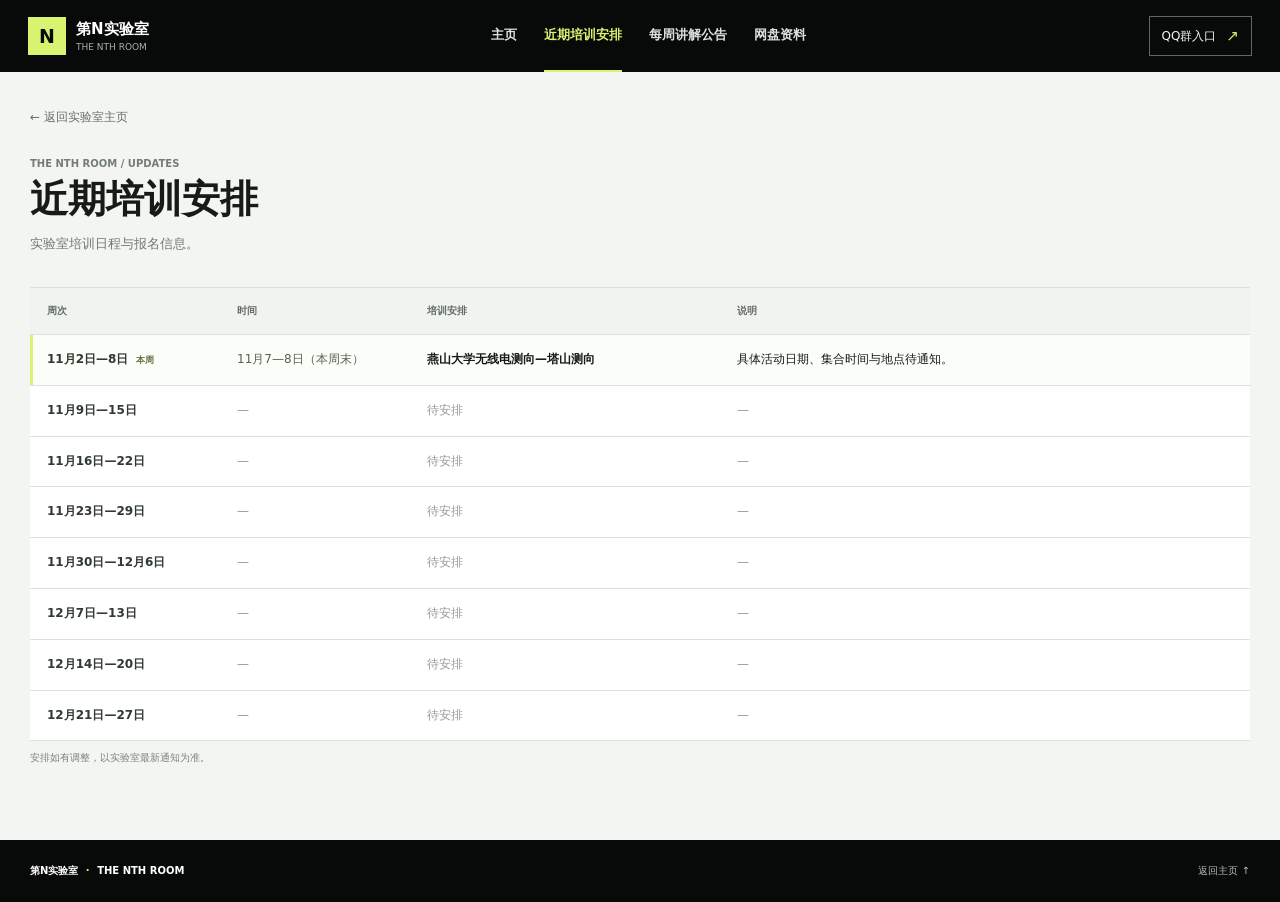
==== updates.html @ 0369a161 "Publish maker learning website" ====
<!doctype html>
<html lang="zh-CN">
<head>
  <meta charset="utf-8">
  <meta name="viewport" content="width=device-width, initial-scale=1">
  <meta name="theme-color" content="#080a09">
  <title>实验室动态 | 第N实验室</title>
  <link rel="stylesheet" href="assets/lab.css">
  <link rel="stylesheet" href="assets/home.css">
</head>
<body class="subpage update-page">
  <header class="topbar">
    <div class="topbar-inner">
      <a class="brand" href="index.html" aria-label="第N实验室首页">
        <span class="brand-mark" aria-hidden="true">N</span>
        <span class="brand-copy"><strong>第N实验室</strong><small>THE NTH ROOM</small></span>
      </a>
      <nav class="primary-nav" aria-label="实验室信息导航">
        <a href="index.html#top">主页</a>
        <a href="updates.html?section=training" data-update-nav="training">近期培训安排</a>
        <a href="updates.html?section=notice" data-update-nav="notice">每周讲解公告</a>
        <a href="updates.html?section=materials" data-update-nav="materials">网盘资料</a>
      </nav>
      <a class="topbar-join" href="updates.html?section=materials#qq">QQ群入口 <span aria-hidden="true">↗</span></a>
    </div>
  </header>

  <main class="content-shell update-page-main">
    <a class="back-link" href="index.html">← 返回实验室主页</a>
    <header class="update-page-heading">
      <p class="section-kicker" id="update-kicker">THE NTH ROOM / UPDATES</p>
      <h1 id="update-title">实验室动态</h1>
      <p id="update-summary" class="library-description"></p>
    </header>
    <section id="update-body" class="update-page-body" aria-live="polite"></section>
  </main>

  <footer class="site-footer">
    <a class="footer-brand" href="index.html">第N实验室 <span>·</span> THE NTH ROOM</a>
    <a href="index.html#top" class="footer-top">返回主页 ↑</a>
  </footer>

  <script src="assets/site-data.js"></script>
  <script src="assets/updates.js"></script>
</body>
</html>
---- assets/lab.css ----
:root {
  color-scheme: light;
  --canvas: #f3f5f2;
  --surface: #ffffff;
  --ink: #171b18;
  --muted: #707872;
  --line: #dce1dc;
  --black: #080a09;
  --accent: #d7f36f;
  --coral: #ff896d;
  --blue: #a6cfe5;
}

* { box-sizing: border-box; }
html { scroll-behavior: smooth; scroll-padding-top: 112px; }
body { margin: 0; background: var(--canvas); color: var(--ink); font-family: Inter, "Microsoft YaHei", "PingFang SC", system-ui, sans-serif; font-size: 15px; -webkit-font-smoothing: antialiased; }
a { color: inherit; text-decoration: none; }
a:focus-visible, button:focus-visible, input:focus-visible { outline: 3px solid #92b85b; outline-offset: 3px; }

.topbar { position: sticky; top: 0; z-index: 30; background: var(--black); color: #fff; }
.topbar-inner { display: flex; align-items: center; gap: 28px; width: min(1440px, calc(100% - 56px)); min-height: 72px; margin: 0 auto; }
.brand { display: inline-flex; flex: 0 0 auto; align-items: center; gap: 10px; }
.brand-mark { display: grid; place-items: center; width: 38px; aspect-ratio: 1; background: var(--accent); color: var(--black); font-size: 19px; font-weight: 850; }
.brand-copy strong, .brand-copy small { display: block; }
.brand-copy strong { font-size: 15px; line-height: 1.25; }
.brand-copy small { margin-top: 3px; color: #a9b0aa; font-size: 9px; }
.primary-nav { display: flex; flex: 1; align-items: stretch; justify-content: center; gap: 27px; min-width: 0; height: 72px; }
.primary-nav a { display: inline-flex; flex: 0 0 auto; align-items: center; border-bottom: 2px solid transparent; color: #dedfdd; font-size: 13px; font-weight: 650; white-space: nowrap; transition: color .18s ease, border-color .18s ease; }
.primary-nav a:hover, .primary-nav a[aria-current="location"] { border-color: var(--accent); color: var(--accent); }
.topbar-join { display: inline-flex; flex: 0 0 auto; align-items: center; gap: 10px; padding: 10px 12px; border: 1px solid #5f675e; color: #f5f6f4; font-size: 12px; white-space: nowrap; }
.topbar-join span { color: var(--accent); font-size: 15px; }

.hero { position: relative; display: flex; align-items: center; min-height: 480px; height: min(62vh, 620px); overflow: hidden; background: #17231c; color: #fff; }
.hero-backdrop { position: absolute; inset: 0; background-image: url("https://images.unsplash.com/photo-1581092160562-40aa08e78837?auto=format&fit=crop&w=2200&q=88"); background-position: center 47%; background-size: cover; }
.hero-backdrop::after { position: absolute; inset: 0; background: rgba(6, 10, 8, .49); content: ""; }
.hero-inner { position: relative; z-index: 1; width: min(1280px, calc(100% - 72px)); margin: 0 auto; padding: 48px 0; }
.hero-eyebrow { display: flex; align-items: center; gap: 9px; margin: 0 0 20px; color: #e0e9dd; font-size: 11px; font-weight: 750; }
.hero-eyebrow::before { width: 7px; height: 7px; background: var(--accent); content: ""; }
.hero-eyebrow span { color: #bac6b9; }
.hero h1 { margin: 0; font-size: 58px; line-height: 1.12; font-weight: 800; }
.hero-motto { margin: 17px 0 0; color: var(--accent); font-size: 18px; line-height: 1.5; font-weight: 700; }
.hero-note { margin: 10px 0 0; color: #e0e4e0; font-size: 14px; line-height: 1.7; }
.hero-link { display: inline-flex; align-items: center; gap: 20px; margin-top: 28px; padding: 0 0 8px; border-bottom: 1px solid #ffffffa0; color: white; font-size: 13px; font-weight: 700; }
.hero-link span { color: var(--accent); font-size: 17px; }
.hero-caption { position: absolute; right: 30px; bottom: 22px; z-index: 1; color: #ffffffce; font-size: 10px; }

.content-shell { width: min(1220px, calc(100% - 56px)); margin: 0 auto; }
.updates-grid { display: grid; grid-template-columns: 1fr 1.1fr 1fr; margin-top: 28px; border-top: 1px solid var(--line); border-bottom: 1px solid var(--line); background: var(--surface); }
.update-panel { min-width: 0; padding: 22px 23px 24px; }
.update-panel + .update-panel { border-left: 1px solid var(--line); }
.panel-topline { display: flex; align-items: center; gap: 9px; margin-bottom: 10px; }
.panel-index { color: #526d3b; font-size: 11px; font-weight: 800; }
.panel-kicker, .section-kicker { color: #747d75; font-size: 10px; font-weight: 800; }
.update-panel h2 { margin: 0; font-size: 18px; line-height: 1.4; }
.empty-note { margin: 18px 0 0; padding: 12px 0 2px; border-top: 1px solid var(--line); color: #858d86; font-size: 12px; }
.training-item { padding: 11px 0 1px; border-top: 1px solid var(--line); }
.training-item:first-child { margin-top: 13px; }
.training-item time { color: #657064; font-size: 10px; font-variant-numeric: tabular-nums; }
.training-item h3 { margin: 5px 0 0; font-size: 13px; }
.training-item p { margin: 5px 0 0; color: var(--muted); font-size: 11px; line-height: 1.6; }
.notice-content { margin-top: 13px; padding-top: 11px; border-top: 1px solid var(--line); }
.notice-tag { display: inline-flex; align-items: center; gap: 7px; margin: 0 0 6px; color: #657d49; font-size: 10px; font-weight: 700; }
.notice-tag::before { width: 6px; height: 6px; border-radius: 50%; background: var(--coral); content: ""; }
.notice-content h3 { margin: 0; font-size: 14px; line-height: 1.5; }
.panel-copy { margin: 7px 0 0; color: var(--muted); font-size: 11px; line-height: 1.7; }
.share-panel > .panel-copy { margin-top: 8px; }
.share-entry { display: flex; flex-wrap: wrap; align-items: baseline; justify-content: space-between; gap: 8px; margin-top: 13px; padding: 10px 0; border-top: 1px solid var(--line); border-bottom: 1px solid var(--line); }
.share-title { font-size: 12px; font-weight: 700; }
.share-code { color: #7c847e; font-size: 10px; }
.panel-action { display: inline-flex; align-items: center; gap: 10px; margin-top: 12px; color: #405c32; font-size: 11px; font-weight: 750; }
.panel-action span { color: #688b45; font-size: 15px; }
.panel-action[aria-disabled="true"] { color: #8a918b; cursor: default; }

.topics-section { padding: 64px 0 70px; scroll-margin-top: 105px; }
.section-heading { display: flex; align-items: end; justify-content: space-between; gap: 20px; margin-bottom: 20px; }
.section-heading h2 { margin: 6px 0 0; font-size: 27px; line-height: 1.3; }
.section-note { margin: 0 0 3px; color: var(--muted); font-size: 12px; }
.topic-grid { display: grid; grid-template-columns: repeat(3, minmax(0, 1fr)); gap: 16px; }
.topic-card { display: flex; min-width: 0; flex-direction: column; overflow: hidden; border: 1px solid #dfe4df; background: var(--surface); transition: transform .2s ease, border-color .2s ease; }
.topic-card:hover { transform: translateY(-3px); border-color: #a6b29d; }
.topic-image-wrap { position: relative; aspect-ratio: 16 / 9; overflow: hidden; background: #dce2dc; }
.topic-image-wrap img { display: block; width: 100%; height: 100%; object-fit: cover; transition: transform .3s ease; }
.topic-card:hover .topic-image-wrap img { transform: scale(1.035); }
.topic-number { position: absolute; top: 12px; left: 12px; display: grid; place-items: center; width: 34px; height: 29px; background: var(--accent); color: var(--black); font-size: 11px; font-weight: 800; }
.topic-soldering .topic-number { background: var(--coral); }
.topic-modeling .topic-number { background: var(--blue); }
.topic-arrow { position: absolute; right: 12px; bottom: 12px; display: grid; place-items: center; width: 32px; aspect-ratio: 1; background: #080a09d9; color: white; font-size: 16px; }
.topic-content { display: flex; flex: 1; flex-direction: column; padding: 17px 18px 16px; }
.topic-content > p { margin: 0; color: var(--muted); font-size: 11px; }
.topic-content h3 { margin: 5px 0 0; font-size: 21px; }
.topic-description { min-height: 40px; margin-top: 8px; color: #69726c; font-size: 12px; line-height: 1.7; }
.topic-footer { display: flex; align-items: center; justify-content: space-between; margin-top: auto; padding-top: 15px; color: #476539; font-size: 11px; font-weight: 750; }
.topic-footer span { font-size: 16px; }

.community-strip { display: flex; align-items: center; justify-content: space-between; gap: 24px; margin-bottom: 48px; padding: 22px 24px; border-left: 4px solid var(--accent); background: #e8ede6; scroll-margin-top: 105px; }
.community-copy .section-kicker { margin: 0; }
.community-copy h2 { margin: 5px 0 0; font-size: 18px; }
.community-copy p:last-child { margin: 5px 0 0; color: var(--muted); font-size: 11px; }
.community-action { display: flex; align-items: center; gap: 18px; }
.qq-number { color: #4e5b50; font-size: 12px; font-variant-numeric: tabular-nums; }
.qq-link { display: inline-flex; align-items: center; gap: 12px; padding: 11px 13px; background: var(--black); color: #fff; font-size: 11px; font-weight: 700; white-space: nowrap; }
.qq-link span { color: var(--accent); }
.qq-link[aria-disabled="true"] { background: #858d85; cursor: default; }
.site-footer { display: flex; align-items: center; justify-content: space-between; gap: 18px; min-height: 62px; padding: 0 max(28px, calc((100% - 1220px) / 2)); background: var(--black); color: #b4bbb5; font-size: 10px; }
.footer-brand { color: #fff; font-weight: 700; }
.footer-brand span { padding: 0 4px; color: var(--accent); }
.footer-top { color: #b4bbb5; }

.subpage { min-height: 100vh; }
.subpage-main { min-height: calc(100vh - 134px); padding-top: 35px; padding-bottom: 70px; }
.back-link { display: inline-block; margin-bottom: 28px; color: #657065; font-size: 12px; }
.back-link:hover, .text-link:hover { color: #496d35; }
.library-heading { display: flex; align-items: end; justify-content: space-between; gap: 24px; margin-bottom: 24px; }
.library-heading h1, .video-detail-heading h1 { margin: 7px 0 0; font-size: 38px; line-height: 1.25; }
.library-description { max-width: 680px; margin: 9px 0 0; color: var(--muted); font-size: 13px; line-height: 1.7; }
.library-count { margin: 0 0 4px; color: #737d74; font-size: 12px; }
.library-grid { display: grid; grid-template-columns: repeat(3, minmax(0, 1fr)); gap: 15px; }
.library-card { display: flex; min-width: 0; flex-direction: column; overflow: hidden; border: 1px solid var(--line); background: var(--surface); transition: transform .2s ease, border-color .2s ease; }
.library-card:hover { transform: translateY(-3px); border-color: #9cae91; }
.library-card-image { position: relative; aspect-ratio: 16 / 9; overflow: hidden; background: #dce2dc; }
.library-card-image img { display: block; width: 100%; height: 100%; object-fit: cover; }
.library-play { position: absolute; top: 50%; left: 50%; display: grid; place-items: center; width: 42px; aspect-ratio: 1; padding-left: 2px; border: 1px solid #ffffffc4; border-radius: 50%; background: #111b19a8; color: #fff; font-size: 12px; transform: translate(-50%, -50%); }
.library-number { position: absolute; right: 12px; bottom: 10px; color: white; font-size: 23px; font-weight: 800; }
.library-card-copy { display: flex; flex: 1; flex-direction: column; padding: 15px 16px 14px; }
.library-card-copy > p { margin: 0; color: #768076; font-size: 10px; }
.library-card-copy h2 { margin: 5px 0 0; font-size: 16px; line-height: 1.5; }
.library-card-copy > span { min-height: 38px; margin-top: 6px; color: #6e776f; font-size: 11px; line-height: 1.7; }
.library-card-copy strong { display: flex; justify-content: space-between; margin-top: auto; padding-top: 14px; color: #456535; font-size: 11px; }
.library-card-copy strong span { font-size: 15px; }
.empty-panel { grid-column: 1 / -1; padding: 28px; border: 1px dashed #cbd3ca; color: #777f77; text-align: center; font-size: 13px; }

.video-detail-main { max-width: 1020px; }
.video-detail-heading { margin-bottom: 20px; }
.video-detail-heading .section-kicker { margin: 0; }
.video-player { display: grid; place-items: center; aspect-ratio: 16 / 9; overflow: hidden; background: #111512; color: #fff; }
.video-player iframe, .video-player video { display: block; width: 100%; height: 100%; border: 0; }
.video-player video { object-fit: contain; }
.player-empty { display: flex; align-items: center; justify-content: center; flex-direction: column; gap: 10px; width: 100%; height: 100%; min-height: 240px; color: #e8ece8; }
.player-empty strong { font-size: 15px; }
.player-empty > span:last-child { color: #adb5ad; font-size: 11px; }
.player-play { display: grid; place-items: center; width: 48px; aspect-ratio: 1; padding-left: 3px; border: 1px solid #879187; border-radius: 50%; color: var(--accent); font-size: 13px; }
.text-link { color: var(--accent); font-size: 12px; font-weight: 700; }
.video-detail-footer { display: flex; align-items: center; justify-content: space-between; gap: 20px; padding: 15px 0; border-bottom: 1px solid var(--line); }
.video-detail-footer > span { color: #7d857e; font-size: 9px; }

@media (max-width: 980px) {
  .topbar-inner { gap: 20px; width: calc(100% - 40px); }
  .primary-nav { gap: 17px; }
  .primary-nav a { font-size: 12px; }
  .updates-grid { grid-template-columns: repeat(2, minmax(0, 1fr)); }
  .update-panel:nth-child(3) { grid-column: 1 / -1; border-top: 1px solid var(--line); border-left: 0; }
  .topic-grid, .library-grid { grid-template-columns: repeat(2, minmax(0, 1fr)); }
}

@media (max-width: 760px) {
  html { scroll-padding-top: 114px; }
  .topbar-inner { flex-wrap: wrap; gap: 0 10px; width: calc(100% - 28px); padding-top: 10px; }
  .brand { min-height: 42px; }
  .brand-mark { width: 32px; font-size: 16px; }
  .brand-copy strong { font-size: 13px; }
  .brand-copy small { font-size: 8px; }
  .topbar-join { margin-left: auto; padding: 8px 9px; font-size: 10px; }
  .primary-nav { order: 3; flex: 0 0 100%; justify-content: flex-start; gap: 22px; height: 43px; overflow-x: auto; scrollbar-width: none; }
  .primary-nav::-webkit-scrollbar { display: none; }
  .primary-nav a { min-height: 43px; font-size: 11px; }
  .hero { min-height: 450px; height: 55vh; }
  .hero-backdrop { background-position: 58% center; }
  .hero-inner { width: calc(100% - 40px); padding: 35px 0; }
  .hero h1 { font-size: 42px; }
  .hero-eyebrow { margin-bottom: 15px; font-size: 9px; }
  .hero-motto { max-width: 310px; font-size: 14px; line-height: 1.7; }
  .hero-note { max-width: 360px; font-size: 12px; }
  .hero-link { margin-top: 22px; font-size: 12px; }
  .hero-caption { right: 14px; bottom: 14px; font-size: 8px; }
  .content-shell { width: calc(100% - 32px); }
  .updates-grid { grid-template-columns: 1fr; margin-top: 14px; }
  .update-panel { padding: 18px 15px 20px; }
  .update-panel + .update-panel { border-top: 1px solid var(--line); border-left: 0; }
  .update-panel:nth-child(3) { grid-column: auto; }
  .update-panel h2 { font-size: 17px; }
  .topics-section { padding: 43px 0 48px; }
  .section-heading { align-items: start; flex-direction: column; gap: 8px; margin-bottom: 16px; }
  .section-heading h2 { font-size: 22px; }
  .section-note { font-size: 11px; }
  .topic-grid, .library-grid { grid-template-columns: 1fr; gap: 12px; }
  .topic-image-wrap { aspect-ratio: 16 / 8.4; }
  .topic-content { padding: 14px 14px 13px; }
  .topic-content h3 { font-size: 19px; }
  .topic-description { min-height: 0; margin-bottom: 10px; }
  .community-strip { align-items: flex-start; flex-direction: column; gap: 16px; margin-bottom: 30px; padding: 18px 15px; }
  .community-action { width: 100%; justify-content: space-between; gap: 8px; }
  .site-footer { min-height: 56px; padding: 0 16px; font-size: 9px; }
  .subpage-main { padding-top: 25px; padding-bottom: 45px; }
  .back-link { margin-bottom: 21px; }
  .library-heading { align-items: flex-start; flex-direction: column; gap: 10px; margin-bottom: 17px; }
  .library-heading h1, .video-detail-heading h1 { font-size: 30px; }
  .library-count { margin: 0; }
  .library-card-copy { padding: 13px 13px 12px; }
  .library-card-copy h2 { font-size: 15px; }
  .video-detail-main { padding-top: 23px; }
  .video-player { min-height: 230px; }
  .player-empty { min-height: 230px; }
  .video-detail-footer > span { display: none; }
}

@media (max-width: 380px) {
  .hero h1 { font-size: 37px; }
  .hero { min-height: 420px; }
  .share-entry { align-items: flex-start; flex-direction: column; }
  .video-detail-footer { justify-content: flex-start; }
}
---- assets/home.css ----
.home-page { background: #f3f5f2; }
.home-page .site-footer { flex-wrap: wrap; padding-top: 14px; padding-bottom: 14px; }
.hero-visual { position: relative; height: min(78vh, 840px); min-height: 690px; overflow: hidden; background: #17231c; color: #fff; }
.hero-stage { position: absolute; inset: 0; overflow: hidden; isolation: isolate; }
.hero-image { position: absolute; inset: 0; display: block; width: 100%; height: 100%; object-fit: cover; object-position: center 48%; transform: scale(1.035); transform-origin: center; user-select: none; pointer-events: none; will-change: transform; }
.hero-shade { position: absolute; inset: 0; z-index: 1; background: rgba(5, 9, 7, .55); pointer-events: none; }
.hero-heading { position: absolute; top: clamp(42px, 8vh, 88px); left: max(5vw, calc((100vw - 1380px) / 2)); z-index: 2; max-width: 620px; pointer-events: none; }
.hero-concept { margin: 0 0 14px; color: #d7f36f; font-size: 11px; font-weight: 650; }
.hero-eyebrow { display: flex; align-items: center; gap: 9px; margin: 0 0 17px; color: #e3e9e2; font-size: 10px; font-weight: 750; }
.hero-eyebrow::before { width: 7px; height: 7px; background: var(--accent); content: ""; }
.hero-eyebrow span { color: #c5cec5; }
.hero-heading h1 { margin: 0; font-size: 54px; line-height: 1.13; font-weight: 800; }
.hero-motto { margin: 13px 0 0; color: var(--accent); font-size: 16px; line-height: 1.55; font-weight: 700; }
.hero-note { margin: 8px 0 0; color: #e0e4e0; font-size: 13px; line-height: 1.7; }

.hero-action { display: inline-flex; align-items: center; gap: 18px; margin-top: 21px; padding: 10px 0; border-bottom: 1px solid #ffffff8c; color: #fff; font-size: 12px; font-weight: 700; pointer-events: auto; }
.hero-action span { color: var(--accent); font-size: 16px; }
.hero-action:hover { color: var(--accent); }
.home-brief { padding: 39px 0 42px; background: #e9eee8; }
.home-brief-inner { display: grid; grid-template-columns: minmax(190px, .72fr) minmax(0, 1.5fr) minmax(190px, .8fr); gap: 34px; align-items: start; }
.home-brief-intro .section-kicker { margin: 0; color: #617843; }
.home-brief-intro h2 { margin: 8px 0 0; font-size: 22px; line-height: 1.35; }
.home-brief-intro > p:last-child { margin: 7px 0 0; color: #667168; font-size: 11px; }
.home-event-list { min-width: 0; border-top: 1px solid #cbd4cb; }
.home-event { padding: 11px 0 12px; border-bottom: 1px solid #cbd4cb; }
.home-event-time { margin: 0; color: #a34f3d; font-size: 10px; font-weight: 750; }
.home-event h3 { margin: 4px 0 0; font-size: 14px; line-height: 1.5; }
.home-event-description { margin: 4px 0 0; color: #68726a; font-size: 11px; line-height: 1.6; }
.home-event-list .empty-note { margin: 0; padding: 13px 0; border-color: #cbd4cb; color: #68726a; }
.home-shortcuts { display: grid; border-top: 1px solid #cbd4cb; }
.home-shortcuts a { display: flex; align-items: center; justify-content: space-between; gap: 14px; min-height: 42px; border-bottom: 1px solid #cbd4cb; color: #384d39; font-size: 11px; font-weight: 700; }
.home-shortcuts a span:last-child { color: #a34f3d; font-size: 15px; }
.home-shortcuts a:hover { color: #286071; }

.update-page-main { min-height: calc(100vh - 134px); padding-top: 35px; padding-bottom: 75px; }
.update-page-heading { margin: 4px 0 0; }
.update-page-heading .section-kicker { margin: 0; }
.update-page-heading h1 { margin: 7px 0 0; font-size: 38px; line-height: 1.25; }
.update-page-body { margin-top: 32px; }
.update-empty { margin: 0; padding: 20px 0; border-top: 1px solid var(--line); color: #778078; font-size: 13px; }
.schedule-empty { display: grid; grid-template-columns: 110px minmax(0, 1fr) minmax(205px, .55fr); align-items: center; gap: 24px; padding: 28px 26px; border-top: 1px solid var(--line); border-bottom: 1px solid var(--line); background: var(--surface); }
.schedule-status { display: grid; justify-items: start; gap: 8px; color: #68766a; font-size: 11px; }
.schedule-status > span { width: 10px; height: 10px; border-radius: 50%; background: #e2a35e; }
.schedule-empty-copy .section-kicker { margin: 0; }
.schedule-empty-copy h2 { margin: 7px 0 0; font-size: 20px; }
.schedule-empty-copy > p:last-child { margin: 7px 0 0; color: var(--muted); font-size: 12px; line-height: 1.65; }
.schedule-empty-links { display: grid; gap: 10px; }
.schedule-empty-links a { display: flex; align-items: center; justify-content: space-between; gap: 12px; padding-bottom: 8px; border-bottom: 1px solid var(--line); color: #48633a; font-size: 11px; font-weight: 700; }
.schedule-empty-links span { font-size: 14px; }
.training-table-scroll { overflow-x: auto; border-top: 1px solid var(--line); background: var(--surface); }
.training-table { width: 100%; min-width: 720px; border-collapse: collapse; }
.training-table th, .training-table td { padding: 15px 17px; border-bottom: 1px solid var(--line); text-align: left; vertical-align: top; font-size: 12px; line-height: 1.65; }
.training-table thead th { background: #f0f3ef; color: #626d63; font-size: 10px; font-weight: 750; }
.training-table tbody th { width: 190px; color: #313a32; font-weight: 700; white-space: nowrap; }
.training-table td:nth-child(2) { width: 190px; color: #566157; white-space: nowrap; }
.training-table td:nth-child(3) { width: 310px; }
.training-current-week { background: #fbfdf8; }
.training-current-week th { box-shadow: inset 3px 0 #d7f36f; }
.current-week-tag { display: inline-block; margin-left: 8px; color: #607743; font-size: 9px; font-weight: 650; }
.training-pending { color: #929a92; }
.training-table-note { margin: 10px 0 0; color: #7b847c; font-size: 10px; }
.training-page-list { border-top: 1px solid var(--line); }
.training-page-item { padding: 20px 0; border-bottom: 1px solid var(--line); }
.training-page-item time { color: #68736a; font-size: 11px; }
.training-page-item h2, .resource-column h2 { margin: 6px 0 0; font-size: 18px; }
.training-page-item p, .resource-column > p:not(.section-kicker) { margin: 7px 0 0; color: var(--muted); font-size: 12px; line-height: 1.7; }
.notice-page-item { max-width: 800px; padding: 19px 0; border-top: 1px solid var(--line); border-bottom: 1px solid var(--line); }
.notice-page-item > p { margin: 0; color: #637b4a; font-size: 11px; font-weight: 750; }
.notice-page-item h2 { margin: 8px 0 0; font-size: 23px; }
.notice-page-item > div { margin-top: 10px; color: var(--muted); font-size: 13px; line-height: 1.8; }
.resource-layout { display: grid; grid-template-columns: 1fr 1fr; border-top: 1px solid var(--line); border-bottom: 1px solid var(--line); background: var(--surface); }
.resource-column { min-width: 0; padding: 24px 23px 26px; }
.resource-column[id] { scroll-margin-top: 95px; }
.resource-column + .resource-column { border-left: 1px solid var(--line); }
.resource-column .section-kicker { margin: 0; }
.resource-code { display: block; margin-top: 16px; padding-top: 12px; border-top: 1px solid var(--line); color: #69736a; font-size: 11px; }
.resource-link, .resource-pending { display: inline-flex; margin-top: 14px; color: #4a653b; font-size: 12px; font-weight: 750; }
.resource-pending { color: #838a84; font-weight: 500; }

@media (max-width: 980px) {
  .hero-visual { min-height: 680px; }
  .hero-heading { top: 66px; left: 5vw; }
}

@media (max-width: 760px) {
  .hero-visual { height: 730px; min-height: 730px; }
  .hero-image { object-position: center 48%; }
  .hero-shade { background: rgba(5, 9, 7, .6); }
  .hero-heading { top: 38px; left: 20px; right: 20px; }
  .hero-concept { margin-bottom: 11px; font-size: 10px; }
  .hero-eyebrow { margin-bottom: 12px; font-size: 9px; }
  .hero-heading h1 { font-size: 38px; }
  .hero-motto { max-width: 320px; margin-top: 10px; font-size: 13px; line-height: 1.7; }
  .hero-note { max-width: 320px; font-size: 11px; }
  .hero-action { margin-top: 15px; font-size: 11px; }
  .home-brief { padding: 26px 0 30px; }
  .home-brief-inner { grid-template-columns: 1fr; gap: 17px; }
  .home-brief-intro h2 { font-size: 19px; }
  .home-shortcuts { grid-template-columns: 1fr 1fr; column-gap: 18px; }
  .home-shortcuts a { align-items: flex-start; min-height: 48px; padding: 10px 0; }
  .hero-controls { top: 196px; right: 15px; }
  .drag-hint { font-size: 9px; }
  .hero-controls button { width: 32px; }
  .home-page .site-footer { justify-content: flex-start; gap: 10px 16px; padding: 13px 16px; }
  .home-page .site-footer a { max-width: 100%; white-space: normal; line-height: 1.5; }
  .update-page-main { min-height: calc(100vh - 151px); padding-top: 25px; padding-bottom: 50px; }
  .update-page-heading h1 { font-size: 30px; }
  .update-page-body { margin-top: 23px; }
  .training-table-scroll { overflow: visible; border-top: 0; background: transparent; }
  .training-table, .training-table tbody { display: block; min-width: 0; }
  .training-table thead { display: none; }
  .training-table tbody tr { display: block; margin-bottom: 9px; padding: 9px 0 7px; border: 1px solid var(--line); background: var(--surface); }
  .training-table th, .training-table td, .training-table tbody th, .training-table td:nth-child(2), .training-table td:nth-child(3) { display: grid; width: auto; grid-template-columns: 64px minmax(0, 1fr); gap: 9px; padding: 5px 12px; border-bottom: 0; white-space: normal; font-size: 11px; }
  .training-table tbody th { display: flex; align-items: baseline; gap: 8px; padding-bottom: 8px; font-size: 12px; }
  .training-table td::before { color: #7a847c; font-size: 10px; content: attr(data-label); }
  .training-current-week th { box-shadow: none; }
  .training-current-week th time { padding-left: 8px; border-left: 3px solid #d7f36f; }
  .training-table-note { margin-top: 6px; }
  .schedule-empty { grid-template-columns: 1fr; gap: 15px; padding: 20px 15px; }
  .schedule-status { display: flex; align-items: center; }
  .schedule-empty-copy h2 { font-size: 18px; }
  .schedule-empty-links { gap: 7px; }
  .resource-layout { grid-template-columns: 1fr; }
  .resource-column { padding: 19px 15px 21px; }
  .resource-column + .resource-column { border-top: 1px solid var(--line); border-left: 0; }
  .notice-page-item h2 { font-size: 19px; }
}

@media (max-width: 380px) {
  .hero-visual { height: 700px; min-height: 700px; }
  .hero-heading { top: 30px; }
  .hero-heading h1 { font-size: 35px; }
  .hero-controls { top: 190px; }
  .home-shortcuts { grid-template-columns: 1fr; }
}
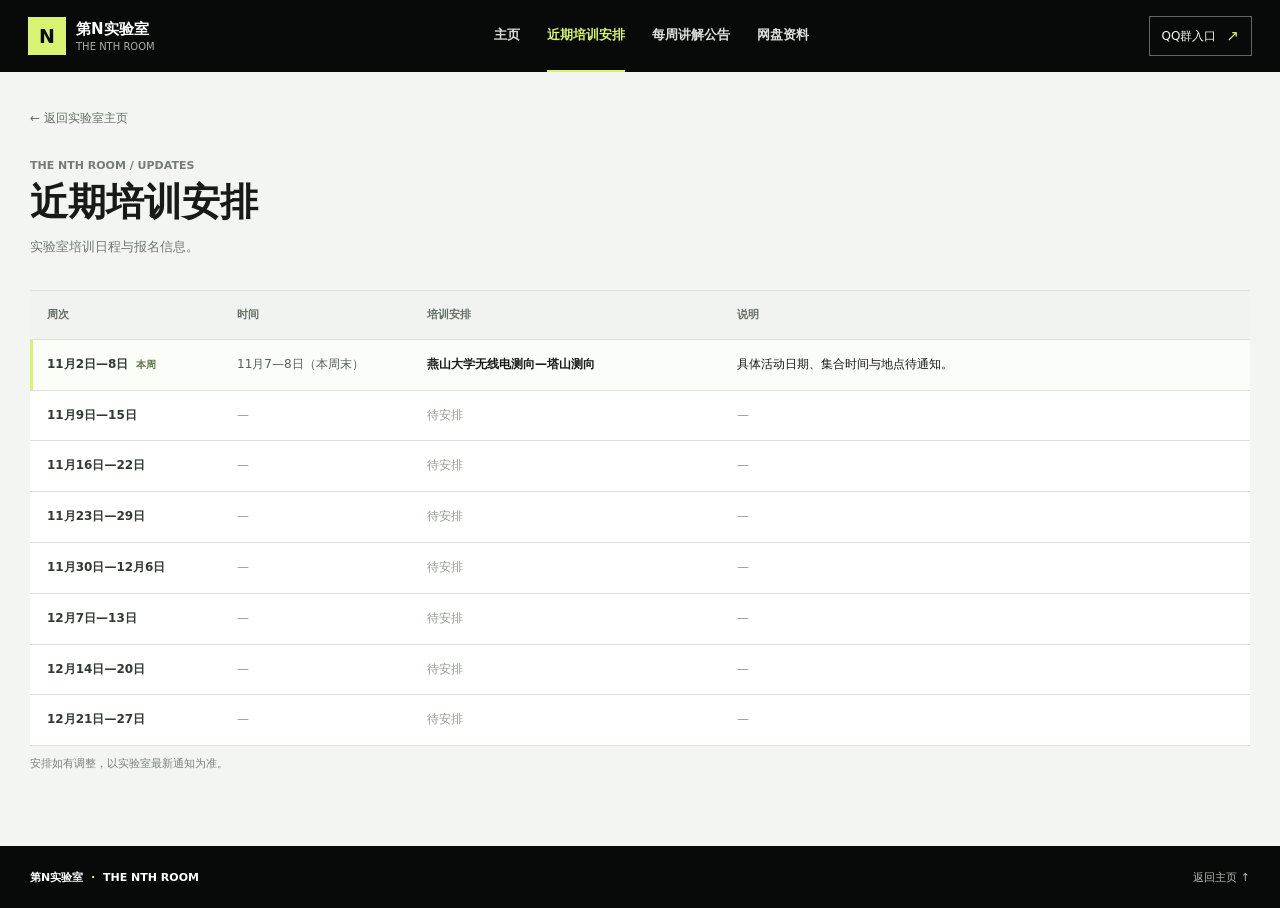
==== commit 237f8ca3: "Improve Chinese text readability" ====
--- a/updates.html
+++ b/updates.html
@@ -5,8 +5,8 @@
   <meta name="viewport" content="width=device-width, initial-scale=1">
   <meta name="theme-color" content="#080a09">
   <title>实验室动态 | 第N实验室</title>
-  <link rel="stylesheet" href="assets/lab.css">
-  <link rel="stylesheet" href="assets/home.css">
+  <link rel="stylesheet" href="assets/lab.css?v=readable-font-1">
+  <link rel="stylesheet" href="assets/home.css?v=readable-font-1">
 </head>
 <body class="subpage update-page">
   <header class="topbar">
--- a/assets/lab.css
+++ b/assets/lab.css
@@ -13,7 +13,7 @@
 
 * { box-sizing: border-box; }
 html { scroll-behavior: smooth; scroll-padding-top: 112px; }
-body { margin: 0; background: var(--canvas); color: var(--ink); font-family: Inter, "Microsoft YaHei", "PingFang SC", system-ui, sans-serif; font-size: 15px; -webkit-font-smoothing: antialiased; }
+body { margin: 0; background: var(--canvas); color: var(--ink); font-family: "Microsoft YaHei UI", "Microsoft YaHei", "Noto Sans SC", "PingFang SC", system-ui, Arial, sans-serif; font-size: 16px; }
 a { color: inherit; text-decoration: none; }
 a:focus-visible, button:focus-visible, input:focus-visible { outline: 3px solid #92b85b; outline-offset: 3px; }
 
@@ -23,7 +23,7 @@
 .brand-mark { display: grid; place-items: center; width: 38px; aspect-ratio: 1; background: var(--accent); color: var(--black); font-size: 19px; font-weight: 850; }
 .brand-copy strong, .brand-copy small { display: block; }
 .brand-copy strong { font-size: 15px; line-height: 1.25; }
-.brand-copy small { margin-top: 3px; color: #a9b0aa; font-size: 9px; }
+.brand-copy small { margin-top: 3px; color: #a9b0aa; font-size: 10px; }
 .primary-nav { display: flex; flex: 1; align-items: stretch; justify-content: center; gap: 27px; min-width: 0; height: 72px; }
 .primary-nav a { display: inline-flex; flex: 0 0 auto; align-items: center; border-bottom: 2px solid transparent; color: #dedfdd; font-size: 13px; font-weight: 650; white-space: nowrap; transition: color .18s ease, border-color .18s ease; }
 .primary-nav a:hover, .primary-nav a[aria-current="location"] { border-color: var(--accent); color: var(--accent); }
@@ -42,7 +42,7 @@
 .hero-note { margin: 10px 0 0; color: #e0e4e0; font-size: 14px; line-height: 1.7; }
 .hero-link { display: inline-flex; align-items: center; gap: 20px; margin-top: 28px; padding: 0 0 8px; border-bottom: 1px solid #ffffffa0; color: white; font-size: 13px; font-weight: 700; }
 .hero-link span { color: var(--accent); font-size: 17px; }
-.hero-caption { position: absolute; right: 30px; bottom: 22px; z-index: 1; color: #ffffffce; font-size: 10px; }
+.hero-caption { position: absolute; right: 30px; bottom: 22px; z-index: 1; color: #ffffffce; font-size: 11px; }
 
 .content-shell { width: min(1220px, calc(100% - 56px)); margin: 0 auto; }
 .updates-grid { display: grid; grid-template-columns: 1fr 1.1fr 1fr; margin-top: 28px; border-top: 1px solid var(--line); border-bottom: 1px solid var(--line); background: var(--surface); }
@@ -50,23 +50,23 @@
 .update-panel + .update-panel { border-left: 1px solid var(--line); }
 .panel-topline { display: flex; align-items: center; gap: 9px; margin-bottom: 10px; }
 .panel-index { color: #526d3b; font-size: 11px; font-weight: 800; }
-.panel-kicker, .section-kicker { color: #747d75; font-size: 10px; font-weight: 800; }
+.panel-kicker, .section-kicker { color: #747d75; font-size: 11px; font-weight: 800; }
 .update-panel h2 { margin: 0; font-size: 18px; line-height: 1.4; }
 .empty-note { margin: 18px 0 0; padding: 12px 0 2px; border-top: 1px solid var(--line); color: #858d86; font-size: 12px; }
 .training-item { padding: 11px 0 1px; border-top: 1px solid var(--line); }
 .training-item:first-child { margin-top: 13px; }
-.training-item time { color: #657064; font-size: 10px; font-variant-numeric: tabular-nums; }
-.training-item h3 { margin: 5px 0 0; font-size: 13px; }
-.training-item p { margin: 5px 0 0; color: var(--muted); font-size: 11px; line-height: 1.6; }
+.training-item time { color: #657064; font-size: 11px; font-variant-numeric: tabular-nums; }
+.training-item h3 { margin: 5px 0 0; font-size: 14px; }
+.training-item p { margin: 5px 0 0; color: var(--muted); font-size: 12px; line-height: 1.6; }
 .notice-content { margin-top: 13px; padding-top: 11px; border-top: 1px solid var(--line); }
-.notice-tag { display: inline-flex; align-items: center; gap: 7px; margin: 0 0 6px; color: #657d49; font-size: 10px; font-weight: 700; }
+.notice-tag { display: inline-flex; align-items: center; gap: 7px; margin: 0 0 6px; color: #657d49; font-size: 11px; font-weight: 700; }
 .notice-tag::before { width: 6px; height: 6px; border-radius: 50%; background: var(--coral); content: ""; }
 .notice-content h3 { margin: 0; font-size: 14px; line-height: 1.5; }
-.panel-copy { margin: 7px 0 0; color: var(--muted); font-size: 11px; line-height: 1.7; }
+.panel-copy { margin: 7px 0 0; color: var(--muted); font-size: 12px; line-height: 1.7; }
 .share-panel > .panel-copy { margin-top: 8px; }
 .share-entry { display: flex; flex-wrap: wrap; align-items: baseline; justify-content: space-between; gap: 8px; margin-top: 13px; padding: 10px 0; border-top: 1px solid var(--line); border-bottom: 1px solid var(--line); }
 .share-title { font-size: 12px; font-weight: 700; }
-.share-code { color: #7c847e; font-size: 10px; }
+.share-code { color: #7c847e; font-size: 11px; }
 .panel-action { display: inline-flex; align-items: center; gap: 10px; margin-top: 12px; color: #405c32; font-size: 11px; font-weight: 750; }
 .panel-action span { color: #688b45; font-size: 15px; }
 .panel-action[aria-disabled="true"] { color: #8a918b; cursor: default; }
@@ -101,7 +101,7 @@
 .qq-link { display: inline-flex; align-items: center; gap: 12px; padding: 11px 13px; background: var(--black); color: #fff; font-size: 11px; font-weight: 700; white-space: nowrap; }
 .qq-link span { color: var(--accent); }
 .qq-link[aria-disabled="true"] { background: #858d85; cursor: default; }
-.site-footer { display: flex; align-items: center; justify-content: space-between; gap: 18px; min-height: 62px; padding: 0 max(28px, calc((100% - 1220px) / 2)); background: var(--black); color: #b4bbb5; font-size: 10px; }
+.site-footer { display: flex; align-items: center; justify-content: space-between; gap: 18px; min-height: 62px; padding: 0 max(28px, calc((100% - 1220px) / 2)); background: var(--black); color: #b4bbb5; font-size: 11px; }
 .footer-brand { color: #fff; font-weight: 700; }
 .footer-brand span { padding: 0 4px; color: var(--accent); }
 .footer-top { color: #b4bbb5; }
@@ -158,7 +158,7 @@
   .brand { min-height: 42px; }
   .brand-mark { width: 32px; font-size: 16px; }
   .brand-copy strong { font-size: 13px; }
-  .brand-copy small { font-size: 8px; }
+  .brand-copy small { font-size: 9px; }
   .topbar-join { margin-left: auto; padding: 8px 9px; font-size: 10px; }
   .primary-nav { order: 3; flex: 0 0 100%; justify-content: flex-start; gap: 22px; height: 43px; overflow-x: auto; scrollbar-width: none; }
   .primary-nav::-webkit-scrollbar { display: none; }
@@ -189,7 +189,7 @@
   .topic-description { min-height: 0; margin-bottom: 10px; }
   .community-strip { align-items: flex-start; flex-direction: column; gap: 16px; margin-bottom: 30px; padding: 18px 15px; }
   .community-action { width: 100%; justify-content: space-between; gap: 8px; }
-  .site-footer { min-height: 56px; padding: 0 16px; font-size: 9px; }
+  .site-footer { min-height: 56px; padding: 0 16px; font-size: 10px; }
   .subpage-main { padding-top: 25px; padding-bottom: 45px; }
   .back-link { margin-bottom: 21px; }
   .library-heading { align-items: flex-start; flex-direction: column; gap: 10px; margin-bottom: 17px; }
--- a/assets/home.css
+++ b/assets/home.css
@@ -1,12 +1,16 @@
-.home-page { background: #f3f5f2; }
+.home-page { min-height: 100vh; background-color: #101613; background-image: url("embedded-board.jpg"); background-position: center; background-attachment: fixed; background-size: cover; color: #f3f5f1; }
+.home-page .topbar, .home-page .site-footer { background: #080a09c9; -webkit-backdrop-filter: blur(8px); backdrop-filter: blur(8px); }
 .home-page .site-footer { flex-wrap: wrap; padding-top: 14px; padding-bottom: 14px; }
-.hero-visual { position: relative; height: min(78vh, 840px); min-height: 690px; overflow: hidden; background: #17231c; color: #fff; }
-.hero-stage { position: absolute; inset: 0; overflow: hidden; isolation: isolate; }
-.hero-image { position: absolute; inset: 0; display: block; width: 100%; height: 100%; object-fit: cover; object-position: center 48%; transform: scale(1.035); transform-origin: center; user-select: none; pointer-events: none; will-change: transform; }
-.hero-shade { position: absolute; inset: 0; z-index: 1; background: rgba(5, 9, 7, .55); pointer-events: none; }
+.home-page .footer-photo-credits { display: flex; flex: 1 1 460px; flex-wrap: wrap; align-items: center; justify-content: center; gap: 4px 12px; line-height: 1.5; }
+.home-page .footer-photo-credits > span { color: #89938b; }
+.home-page .footer-photo-credits > a { color: #b4bbb5; text-decoration: underline; text-decoration-color: #667168; text-underline-offset: 2px; }
+.home-page .footer-photo-credits > a:hover { color: #fff; }
+.hero-visual { position: relative; height: min(78vh, 840px); min-height: 690px; overflow: hidden; background: transparent; color: #fff; }
+.hero-stage { position: absolute; inset: 0; overflow: hidden; isolation: isolate; background: transparent; }
+.hero-shade { position: absolute; inset: 0; z-index: 1; background: transparent; pointer-events: none; }
 .hero-heading { position: absolute; top: clamp(42px, 8vh, 88px); left: max(5vw, calc((100vw - 1380px) / 2)); z-index: 2; max-width: 620px; pointer-events: none; }
 .hero-concept { margin: 0 0 14px; color: #d7f36f; font-size: 11px; font-weight: 650; }
-.hero-eyebrow { display: flex; align-items: center; gap: 9px; margin: 0 0 17px; color: #e3e9e2; font-size: 10px; font-weight: 750; }
+.hero-eyebrow { display: flex; align-items: center; gap: 9px; margin: 0 0 17px; color: #e3e9e2; font-size: 11px; font-weight: 750; }
 .hero-eyebrow::before { width: 7px; height: 7px; background: var(--accent); content: ""; }
 .hero-eyebrow span { color: #c5cec5; }
 .hero-heading h1 { margin: 0; font-size: 54px; line-height: 1.13; font-weight: 800; }
@@ -16,19 +20,20 @@
 .hero-action { display: inline-flex; align-items: center; gap: 18px; margin-top: 21px; padding: 10px 0; border-bottom: 1px solid #ffffff8c; color: #fff; font-size: 12px; font-weight: 700; pointer-events: auto; }
 .hero-action span { color: var(--accent); font-size: 16px; }
 .hero-action:hover { color: var(--accent); }
-.home-brief { padding: 39px 0 42px; background: #e9eee8; }
+.home-brief { padding: 39px 0 42px; background: transparent; }
 .home-brief-inner { display: grid; grid-template-columns: minmax(190px, .72fr) minmax(0, 1.5fr) minmax(190px, .8fr); gap: 34px; align-items: start; }
-.home-brief-intro .section-kicker { margin: 0; color: #617843; }
+.home-brief-inner { text-shadow: 0 1px 4px #000; }
+.home-brief-intro .section-kicker { margin: 0; color: #d7f36f; }
 .home-brief-intro h2 { margin: 8px 0 0; font-size: 22px; line-height: 1.35; }
-.home-brief-intro > p:last-child { margin: 7px 0 0; color: #667168; font-size: 11px; }
-.home-event-list { min-width: 0; border-top: 1px solid #cbd4cb; }
-.home-event { padding: 11px 0 12px; border-bottom: 1px solid #cbd4cb; }
-.home-event-time { margin: 0; color: #a34f3d; font-size: 10px; font-weight: 750; }
-.home-event h3 { margin: 4px 0 0; font-size: 14px; line-height: 1.5; }
-.home-event-description { margin: 4px 0 0; color: #68726a; font-size: 11px; line-height: 1.6; }
-.home-event-list .empty-note { margin: 0; padding: 13px 0; border-color: #cbd4cb; color: #68726a; }
-.home-shortcuts { display: grid; border-top: 1px solid #cbd4cb; }
-.home-shortcuts a { display: flex; align-items: center; justify-content: space-between; gap: 14px; min-height: 42px; border-bottom: 1px solid #cbd4cb; color: #384d39; font-size: 11px; font-weight: 700; }
+.home-brief-intro > p:last-child { margin: 7px 0 0; color: #e0e6de; font-size: 12px; }
+.home-event-list { min-width: 0; border-top: 1px solid #ffffff75; }
+.home-event { padding: 11px 0 12px; border-bottom: 1px solid #ffffff75; }
+.home-event-time { margin: 0; color: #a34f3d; font-size: 11px; font-weight: 750; }
+.home-event h3 { margin: 4px 0 0; color: #fff; font-size: 14px; line-height: 1.5; }
+.home-event-description { margin: 4px 0 0; color: #e0e6de; font-size: 12px; line-height: 1.6; }
+.home-event-list .empty-note { margin: 0; padding: 13px 0; border-color: #ffffff75; color: #e0e6de; }
+.home-shortcuts { display: grid; border-top: 1px solid #ffffff75; }
+.home-shortcuts a { display: flex; align-items: center; justify-content: space-between; gap: 14px; min-height: 42px; border-bottom: 1px solid #ffffff75; color: #f4f6f2; font-size: 12px; font-weight: 700; }
 .home-shortcuts a span:last-child { color: #a34f3d; font-size: 15px; }
 .home-shortcuts a:hover { color: #286071; }
 
@@ -39,7 +44,7 @@
 .update-page-body { margin-top: 32px; }
 .update-empty { margin: 0; padding: 20px 0; border-top: 1px solid var(--line); color: #778078; font-size: 13px; }
 .schedule-empty { display: grid; grid-template-columns: 110px minmax(0, 1fr) minmax(205px, .55fr); align-items: center; gap: 24px; padding: 28px 26px; border-top: 1px solid var(--line); border-bottom: 1px solid var(--line); background: var(--surface); }
-.schedule-status { display: grid; justify-items: start; gap: 8px; color: #68766a; font-size: 11px; }
+.schedule-status { display: grid; justify-items: start; gap: 8px; color: #68766a; font-size: 12px; }
 .schedule-status > span { width: 10px; height: 10px; border-radius: 50%; background: #e2a35e; }
 .schedule-empty-copy .section-kicker { margin: 0; }
 .schedule-empty-copy h2 { margin: 7px 0 0; font-size: 20px; }
@@ -50,20 +55,20 @@
 .training-table-scroll { overflow-x: auto; border-top: 1px solid var(--line); background: var(--surface); }
 .training-table { width: 100%; min-width: 720px; border-collapse: collapse; }
 .training-table th, .training-table td { padding: 15px 17px; border-bottom: 1px solid var(--line); text-align: left; vertical-align: top; font-size: 12px; line-height: 1.65; }
-.training-table thead th { background: #f0f3ef; color: #626d63; font-size: 10px; font-weight: 750; }
+.training-table thead th { background: #f0f3ef; color: #626d63; font-size: 11px; font-weight: 750; }
 .training-table tbody th { width: 190px; color: #313a32; font-weight: 700; white-space: nowrap; }
 .training-table td:nth-child(2) { width: 190px; color: #566157; white-space: nowrap; }
 .training-table td:nth-child(3) { width: 310px; }
 .training-current-week { background: #fbfdf8; }
 .training-current-week th { box-shadow: inset 3px 0 #d7f36f; }
-.current-week-tag { display: inline-block; margin-left: 8px; color: #607743; font-size: 9px; font-weight: 650; }
+.current-week-tag { display: inline-block; margin-left: 8px; color: #607743; font-size: 10px; font-weight: 650; }
 .training-pending { color: #929a92; }
-.training-table-note { margin: 10px 0 0; color: #7b847c; font-size: 10px; }
+.training-table-note { margin: 10px 0 0; color: #7b847c; font-size: 11px; }
 .training-page-list { border-top: 1px solid var(--line); }
 .training-page-item { padding: 20px 0; border-bottom: 1px solid var(--line); }
-.training-page-item time { color: #68736a; font-size: 11px; }
+.training-page-item time { color: #68736a; font-size: 12px; }
 .training-page-item h2, .resource-column h2 { margin: 6px 0 0; font-size: 18px; }
-.training-page-item p, .resource-column > p:not(.section-kicker) { margin: 7px 0 0; color: var(--muted); font-size: 12px; line-height: 1.7; }
+.training-page-item p, .resource-column > p:not(.section-kicker) { margin: 7px 0 0; color: var(--muted); font-size: 13px; line-height: 1.7; }
 .notice-page-item { max-width: 800px; padding: 19px 0; border-top: 1px solid var(--line); border-bottom: 1px solid var(--line); }
 .notice-page-item > p { margin: 0; color: #637b4a; font-size: 11px; font-weight: 750; }
 .notice-page-item h2 { margin: 8px 0 0; font-size: 23px; }
@@ -73,7 +78,7 @@
 .resource-column[id] { scroll-margin-top: 95px; }
 .resource-column + .resource-column { border-left: 1px solid var(--line); }
 .resource-column .section-kicker { margin: 0; }
-.resource-code { display: block; margin-top: 16px; padding-top: 12px; border-top: 1px solid var(--line); color: #69736a; font-size: 11px; }
+.resource-code { display: block; margin-top: 16px; padding-top: 12px; border-top: 1px solid var(--line); color: #69736a; font-size: 12px; }
 .resource-link, .resource-pending { display: inline-flex; margin-top: 14px; color: #4a653b; font-size: 12px; font-weight: 750; }
 .resource-pending { color: #838a84; font-weight: 500; }
 
@@ -84,11 +89,10 @@
 
 @media (max-width: 760px) {
   .hero-visual { height: 730px; min-height: 730px; }
-  .hero-image { object-position: center 48%; }
-  .hero-shade { background: rgba(5, 9, 7, .6); }
+  .hero-shade { background: transparent; }
   .hero-heading { top: 38px; left: 20px; right: 20px; }
-  .hero-concept { margin-bottom: 11px; font-size: 10px; }
-  .hero-eyebrow { margin-bottom: 12px; font-size: 9px; }
+  .hero-concept { margin-bottom: 11px; font-size: 11px; }
+  .hero-eyebrow { margin-bottom: 12px; font-size: 10px; }
   .hero-heading h1 { font-size: 38px; }
   .hero-motto { max-width: 320px; margin-top: 10px; font-size: 13px; line-height: 1.7; }
   .hero-note { max-width: 320px; font-size: 11px; }
@@ -103,6 +107,7 @@
   .hero-controls button { width: 32px; }
   .home-page .site-footer { justify-content: flex-start; gap: 10px 16px; padding: 13px 16px; }
   .home-page .site-footer a { max-width: 100%; white-space: normal; line-height: 1.5; }
+  .home-page .footer-photo-credits { flex-basis: 100%; justify-content: flex-start; }
   .update-page-main { min-height: calc(100vh - 151px); padding-top: 25px; padding-bottom: 50px; }
   .update-page-heading h1 { font-size: 30px; }
   .update-page-body { margin-top: 23px; }
